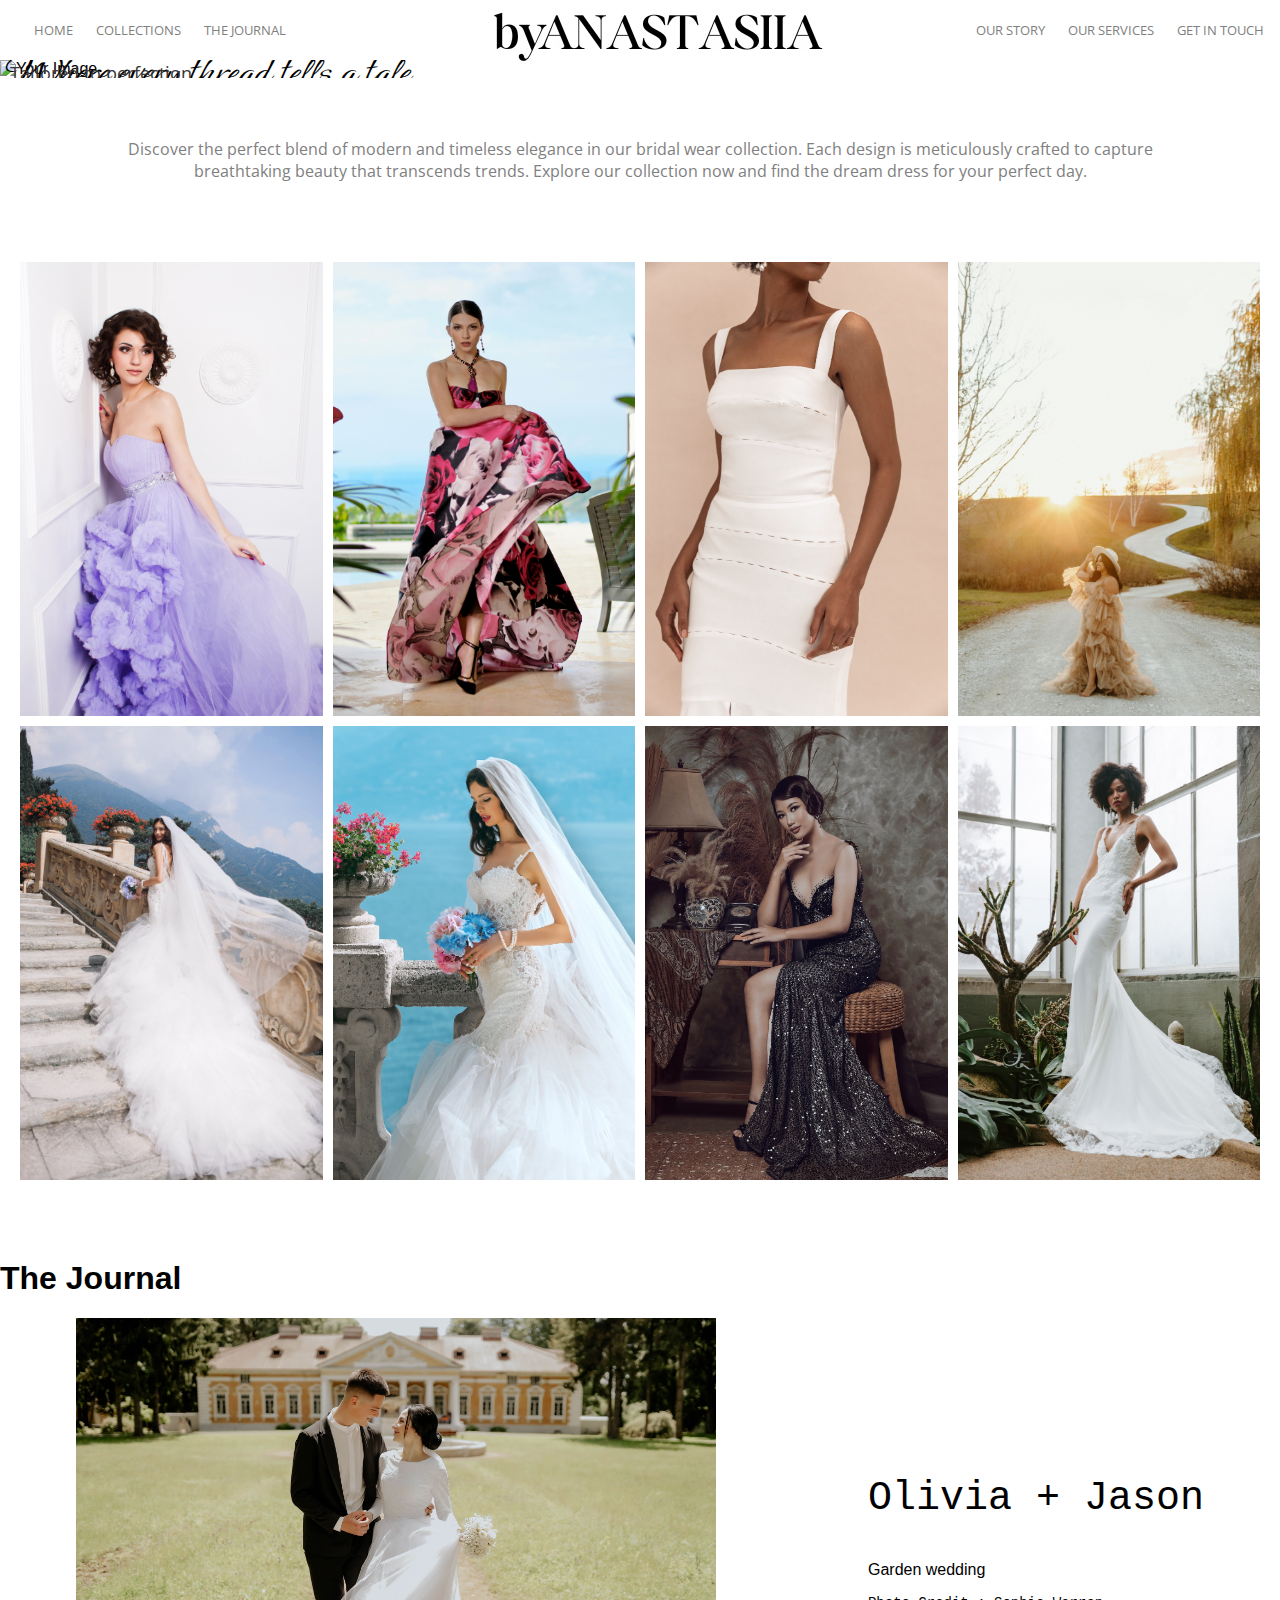
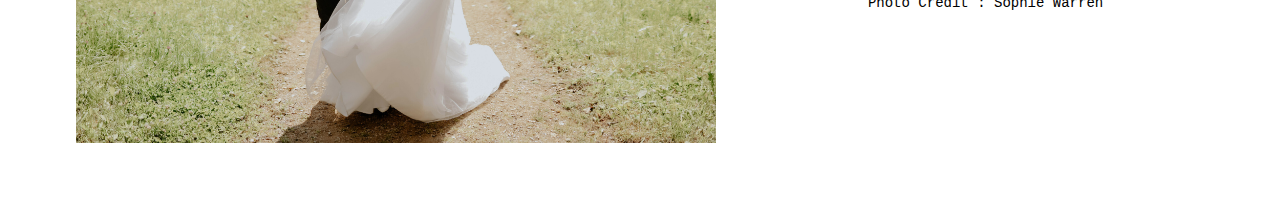
==== index.html @ be5f8ae4 "initial" ====
<!DOCTYPE html>
<html lang="en">
<head>
    <meta charset="UTF-8">
    <meta name="viewport" content="width=device-width, initial-scale=1.0">
    <title>Document</title>
    <link rel="stylesheet" href="styles.css">
    <link rel="preconnect" href="https://fonts.googleapis.com">
    <link rel="preconnect" href="https://fonts.gstatic.com" crossorigin>
    <link href="https://fonts.googleapis.com/css2?family=Ephesis&display=swap" rel="stylesheet">
    <link rel="preconnect" href="https://fonts.googleapis.com">
    <link rel="preconnect" href="https://fonts.gstatic.com" crossorigin>
    <link href="https://fonts.googleapis.com/css2?family=Julius+Sans+One&display=swap" rel="stylesheet">  
    <link rel="preconnect" href="https://fonts.googleapis.com">
    <link rel="preconnect" href="https://fonts.gstatic.com" crossorigin>
    <link href="https://fonts.googleapis.com/css2?family=Open+Sans&display=swap" rel="stylesheet"> 
</head>
<body>
    <div class="burger-container" onclick="toggleNav()">
        <div class="burger"></div>
        <div class="burger"></div>
        <div class="burger"></div>
    </div>
    <nav class="navbar">
        <div class="navbar-row" id="navbarburger">
            <div class="navbar-section" id="navbar-start">
                <a href="#home">Home</a>
                <a href="collections1.html">Collections</a>
                <a href="#journal">The Journal</a>
            </div>
            <div class="navbar-section">
                <img src="images/IMG_8164.jpg" alt="Your Image">
            </div>
            <div class="navbar-section" id="navbar-end">
                <a href="#story">Our Story</a>
                <a href="#services">Our services</a>
                <a href="contactme.html">Get in touch</a>
            </div>
        </div>
    </nav>
    <div class="image-container">
        <img src="images/img_front.jpg" alt="Your Image">
        <p class ="image-caption">Where every thread tells a tale</p>
        <p class ="image-caption2">Tailored to perfection</p>
    </div>
    <div class="page2">
        <p>Discover the perfect blend of modern and timeless elegance in our bridal wear collection. Each design is meticulously crafted to capture breathtaking beauty that transcends trends. Explore our collection now and find the dream dress for your perfect day.</p>
    </div>
    <div class="collage-container">
        <img class="collage-item" src="images/2nd page/pic1.jpg" alt="Image 1">
        <img class="collage-item" src="images/2nd page/pic2.jpg" alt="Image 2">
        <img class="collage-item" src="images/2nd page/pic3.jpg" alt="Image 3">
        <img class="collage-item" src="images/2nd page/pic4.jpg" alt="Image 4">
        <img class="collage-item" src="images/2nd page/pic5.jpg" alt="Image 5">
        <img class="collage-item" src="images/2nd page/pic6.jpg" alt="Image 6">
        <img class="collage-item" src="images/2nd page/pic7.jpg" alt="Image 7">
        <img class="collage-item" src="images/2nd page/pic8.jpg" alt="Image 8">
    </div>
    <div class="theJournal">
        <h1>The Journal</h1>
        <div class="page3">
                <img src="images/img_4937.jpeg" alt="picture">
                <div>
                    <p class="journalName">Olivia + Jason</p>
                    <p>Garden wedding</p>
                    <p class="journalPhotocredit">Photo Credit : Sophie Warren</p>
                </div>
        </div>
    </div>
    <script src="script.js"></script>
</body>
</html>
---- styles.css ----
body {
    margin: 0;
    padding: 0;
    font-family: Arial, sans-serif;
}

.burger-container {
    display: none; /* Initially hide on larger screens */
    cursor: pointer;
}

.burger {
    width: 30px;
    height: 3px;
    background-color: #333;
    margin: 6px 0;
    transition: 0.4s;
}

#brandname {
    font-family: 'Segoe UI', Tahoma, Geneva, Verdana, sans-serif;
}

.navbar {
    background-color: white(51, 51, 51, 0.7); 
    font-family: 'Open Sans', sans-serif;
    text-transform: uppercase;
}

.navbar-section {
    flex: 1; 
    text-align: center;
    font-size: 13px;
}

.navbar-row {
    display: flex;
    justify-content: space-around;
    align-items: center;
    height: 60px; 
}

.navbar a {
    color: grey;
    text-decoration: none;
    padding: 10px;
}

.navbar a:hover {
    color: black;
    text-decoration: underline;
}

@media only screen and (max-width: 768px) {
    .burger-container {
        display: block; /* Show on smaller screens */
    }

    .navbar {
        display: none; /* Hide on smaller screens initially */
        flex-direction: column;
        text-align: center;
    }

    .navbar a {
        margin: 10px 0;
    }

    .change .burger:nth-child(1) {
        transform: rotate(-45deg) translate(-5px, 6px);
    }

    .change .burger:nth-child(2) {
        opacity: 0;
    }

    .change .burger:nth-child(3) {
        transform: rotate(45deg) translate(-5px, -6px);
    }
}

.image-container {
    position: relative;
    max-width: 100%;
    overflow: hidden;
}

.image-caption {
    position: absolute;
    bottom: 35%;
    font-family: 'Ephesis', cursive;
    font-size: 44px;
    width: 100%;
    text-align: center;
    color: black;
    padding: 10px;
    margin: 0;
    transform: translateY(50%);
    text-align: left;
}

.image-caption2 {
    position: absolute;
    bottom: 30%;
    font-family: 'Open Sans', sans-serif;
    font-size: 18px;
    width: 100%;
    text-align: center;
    color: rgb(56, 53, 53);
    padding: 10px;
    margin: 0;
    transform: translateY(50%); 
    text-align: left;
}

.image-container img {
    width: 100%;
    height: auto;
    display: block;
}

#navbar-start {
    flex: 0.5; 
    text-align: center;
}

#navbar-end {
    flex: 0.5; 
    text-align: center;
}

.collage-container {
    display: grid;
    grid-template-columns: repeat(4, 1fr); 
    gap: 10px;
    padding: 20px;
}

.collage-item {
    width: 100%;
    height: 100%;
    object-fit: cover;
}

.page2 {
    margin-top:60px;
    margin-bottom:60px;
    font-family: 'Open Sans', sans-serif;
    color: grey;
    margin-left:80px;
    margin-right:80px;
    text-align: center;
}

.page3 {
    display: flex;
    justify-content: space-around;
    align-items: center;
}

.page3 img {
    width: 50%;
    height: auto;
}

.theJournal {
    margin-top:60px;
    margin-bottom:60px;
}

.journalName {
    font-family: 'Courier New', Courier, monospace;
    font-size: 40px;
}

.journalPhotocredit {
    font-family: 'Courier New', Courier, monospace;
    font-size: 14px;
}

/*contactme styles*/

.contact-us-container {
    display: flex;
    justify-content: space-around;
    align-items: center;
}

/*collections styles*/
.product-img {
    width: 50%;
    height: 50%;
    border: 2px solid #ddd; /* Add a border for better visibility */
    border-radius: 8px; /* Add some border-radius for a rounded look */
    margin-bottom: 10px; /* Add margin for spacing */
    margin-top: 20px; /* Add margin for spacing */
}

.dress-name {
    font-family: 'Open Sans', sans-serif;
    font-size: 30px;
}

.add-to-cart-btn {
    background-color: #4caf50;
    color: white;
    padding: 10px 15px;
    border: none;
    border-radius: 5px;
    cursor: pointer;
}

/*collections1 styles*/
.collection1-container {
    position: relative;
    display: inline-block;
    display: grid;
    grid-template-columns: repeat(4, 1fr);
    gap: 10px;
    padding: 20px;
}

.overlay-button {
    position: absolute;
    top: 50%;
    left: 50%;
    transform: translate(-50%, -50%);
    padding: 10px 20px;
    background-color: rgba(255, 255, 255, 0.4);
    color: black;
    border: none;
    border-radius: 5px;
    cursor: pointer;
}

.hidden-paragraphs {
    display: none;
    margin-top: 20px;
    text-align: center;
    color: white;
}

.img1-container {
    position: relative;
    display: inline-block;
    margin: 20px; 
}

.overlay-button a:hover {
    color: black;
    text-decoration: underline;
}
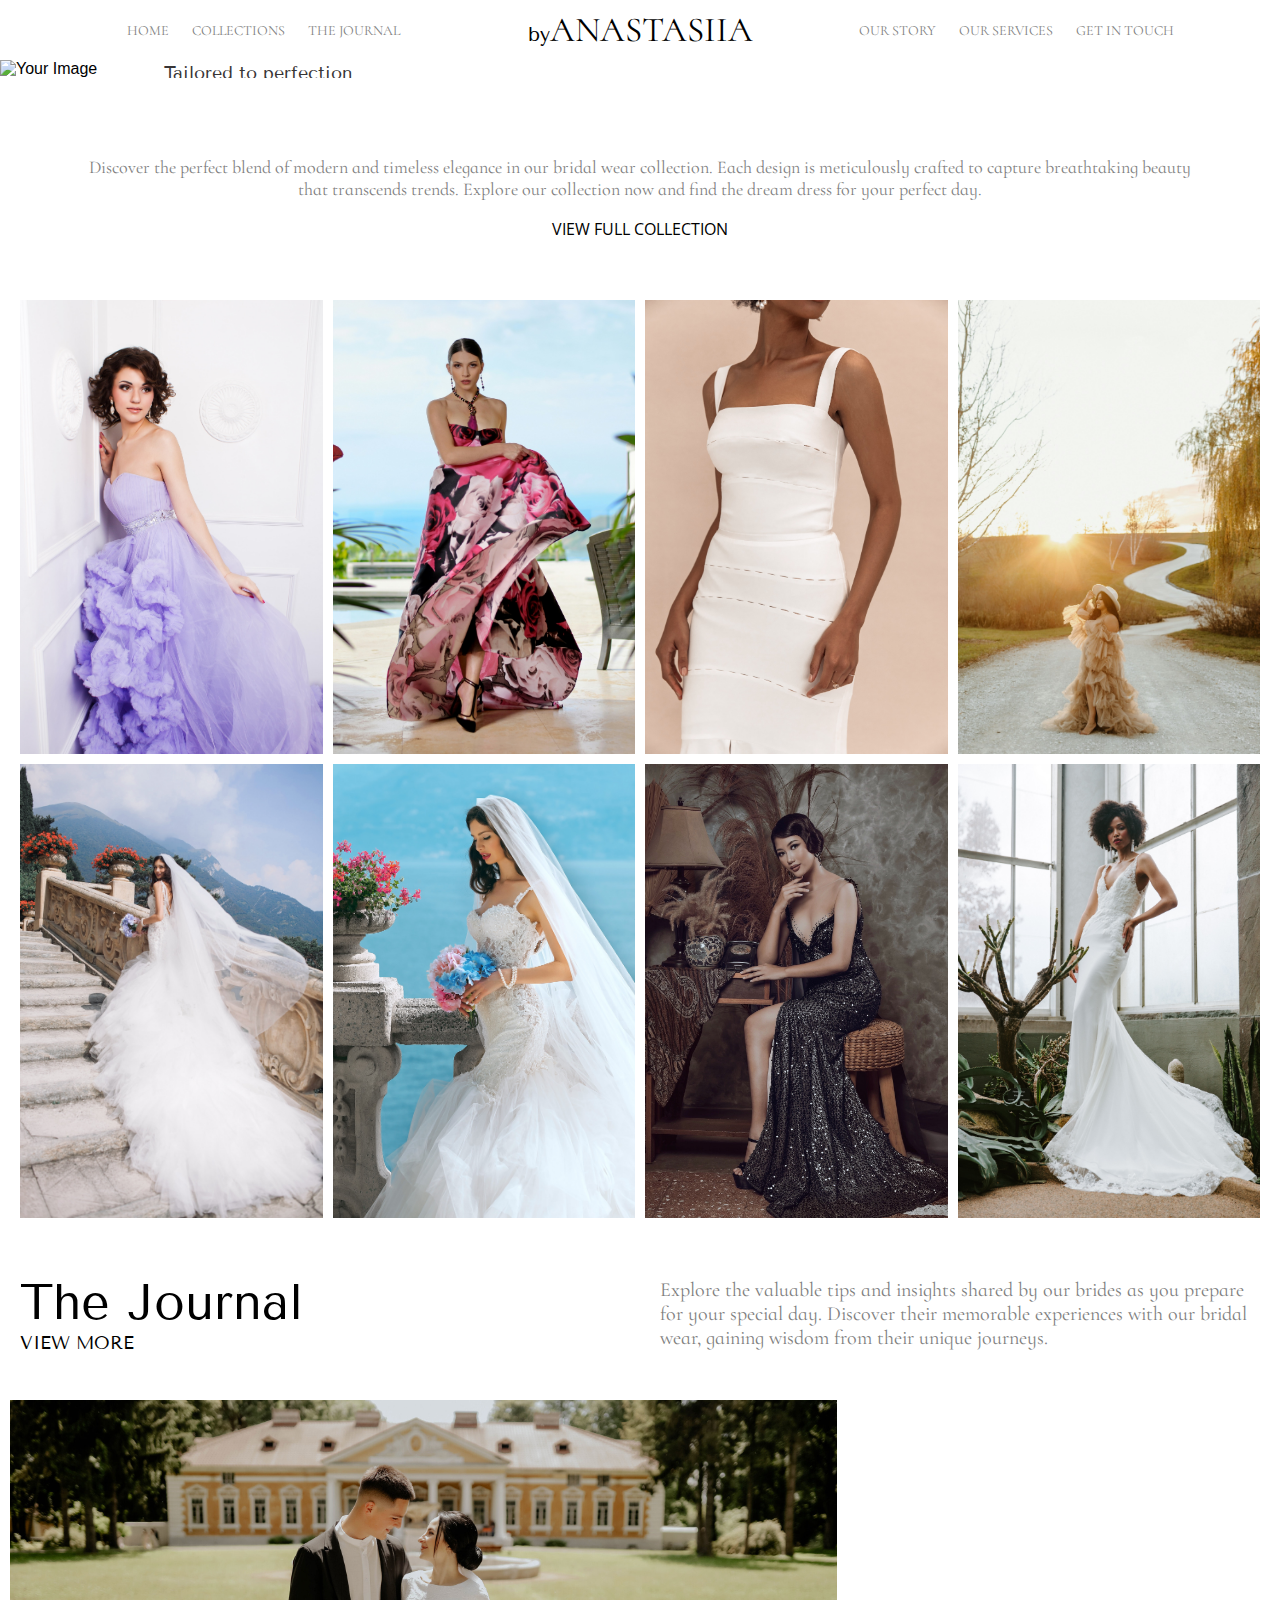
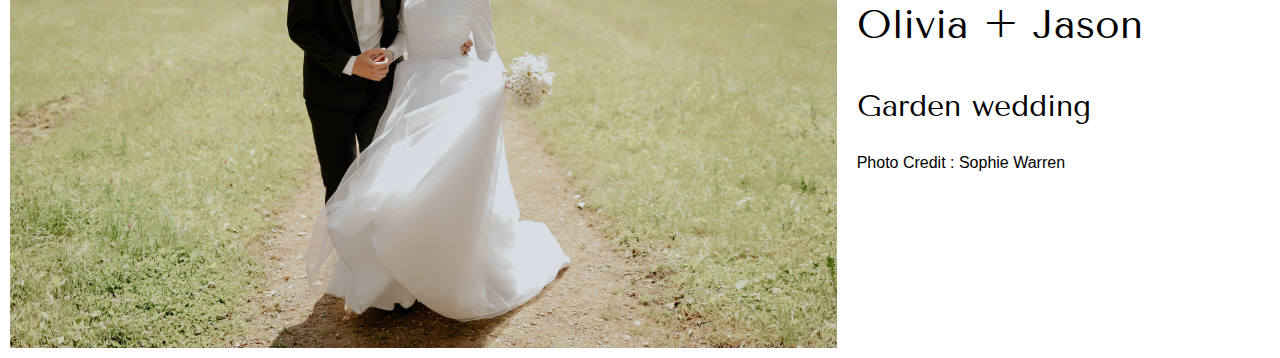
==== commit d7ecf324: "styles changes" ====
--- a/index.html
+++ b/index.html
@@ -14,6 +14,17 @@
     <link rel="preconnect" href="https://fonts.googleapis.com">
     <link rel="preconnect" href="https://fonts.gstatic.com" crossorigin>
     <link href="https://fonts.googleapis.com/css2?family=Open+Sans&display=swap" rel="stylesheet"> 
+    <link rel="preconnect" href="https://fonts.http://127.0.0.1:5500/images/img_front.jpggoogleapis.com">
+    <link rel="preconnect" href="https://fonts.gstatic.com" crossorigin>
+    <link href="https://fonts.googleapis.com/css2?family=Tenor+Sans&display=swap" rel="stylesheet">
+    <link rel="preconnect" href="https://fonts.googleapis.com">
+    <link rel="preconnect" href="https://fonts.gstatic.com" crossorigin>
+    <link href="https://fonts.googleapis.com/css2?family=Cormorant+Infant:ital@1&display=swap" rel="stylesheet">
+    <link rel="preconnect" href="https://fonts.googleapis.com">
+    <link rel="preconnect" href="https://fonts.gstatic.com" crossorigin>
+    <link href="https://fonts.googleapis.com/css2?family=Cormorant+SC:wght@500&display=swap" rel="stylesheet">
+
+
 </head>
 <body>
     <div class="burger-container" onclick="toggleNav()">
@@ -22,49 +33,63 @@
         <div class="burger"></div>
     </div>
     <nav class="navbar">
-        <div class="navbar-row" id="navbarburger">
-            <div class="navbar-section" id="navbar-start">
-                <a href="#home">Home</a>
-                <a href="collections1.html">Collections</a>
-                <a href="#journal">The Journal</a>
-            </div>
-            <div class="navbar-section">
-                <img src="images/IMG_8164.jpg" alt="Your Image">
-            </div>
-            <div class="navbar-section" id="navbar-end">
-                <a href="#story">Our Story</a>
-                <a href="#services">Our services</a>
-                <a href="contactme.html">Get in touch</a>
-            </div>
+        <div class="navbar-section" id="navbar-start">
+            <a href="index.html">Home</a>
+            <a href="collections1.html">Collections</a>
+            <a href="thejournal.html">The Journal</a>
+        </div>
+        <div class="navbar-sectionlogo" id="navbar-logo">
+            <p class="by-sectionlogo">by</p>
+            <p class="name-sectionlogo">Anastasiia</p>
+        </div>
+        <div class="navbar-section" id="navbar-end">
+            <a href="ourstory.html">Our Story</a>
+            <a href="#services">Our services</a>
+            <a href="contactme.html">Get in touch</a>
         </div>
     </nav>
-    <div class="image-container">
+    <div class="main-body">
+        <div class="image-container">
         <img src="images/img_front.jpg" alt="Your Image">
         <p class ="image-caption">Where every thread tells a tale</p>
         <p class ="image-caption2">Tailored to perfection</p>
-    </div>
-    <div class="page2">
-        <p>Discover the perfect blend of modern and timeless elegance in our bridal wear collection. Each design is meticulously crafted to capture breathtaking beauty that transcends trends. Explore our collection now and find the dream dress for your perfect day.</p>
-    </div>
-    <div class="collage-container">
-        <img class="collage-item" src="images/2nd page/pic1.jpg" alt="Image 1">
-        <img class="collage-item" src="images/2nd page/pic2.jpg" alt="Image 2">
-        <img class="collage-item" src="images/2nd page/pic3.jpg" alt="Image 3">
-        <img class="collage-item" src="images/2nd page/pic4.jpg" alt="Image 4">
-        <img class="collage-item" src="images/2nd page/pic5.jpg" alt="Image 5">
-        <img class="collage-item" src="images/2nd page/pic6.jpg" alt="Image 6">
-        <img class="collage-item" src="images/2nd page/pic7.jpg" alt="Image 7">
-        <img class="collage-item" src="images/2nd page/pic8.jpg" alt="Image 8">
-    </div>
-    <div class="theJournal">
-        <h1>The Journal</h1>
-        <div class="page3">
-                <img src="images/img_4937.jpeg" alt="picture">
-                <div>
-                    <p class="journalName">Olivia + Jason</p>
-                    <p>Garden wedding</p>
-                    <p class="journalPhotocredit">Photo Credit : Sophie Warren</p>
+        </div>
+        <div class="page2">
+            <p>Discover the perfect blend of modern and timeless elegance in our bridal wear collection. Each design is meticulously crafted to capture breathtaking beauty that transcends trends. Explore our collection now and find the dream dress for your perfect day.</p>
+        </div>
+        <div class=view-collection>
+            <a href="collections1.html" >View  full collection</a>
+        </div>
+        <div class="collage-container">
+            <img class="collage-item" src="images/2nd page/pic1.jpg" alt="Image 1">
+            <img class="collage-item" src="images/2nd page/pic2.jpg" alt="Image 2">
+            <img class="collage-item" src="images/2nd page/pic3.jpg" alt="Image 3">
+            <img class="collage-item" src="images/2nd page/pic4.jpg" alt="Image 4">
+            <img class="collage-item" src="images/2nd page/pic5.jpg" alt="Image 5">
+            <img class="collage-item" src="images/2nd page/pic6.jpg" alt="Image 6">
+            <img class="collage-item" src="images/2nd page/pic7.jpg" alt="Image 7">
+            <img class="collage-item" src="images/2nd page/pic8.jpg" alt="Image 8">
+        </div>
+        <div class="main-theJournal-container">
+            <div class="main-theJournal-header">
+                <div class="theJournal-header1st">
+                        <p>The Journal</p>
+                        <a href="thejournal.html" >View more</a>
                 </div>
+                <div class="thejournal-caption">
+                    <p>Explore the valuable tips and insights shared by our brides as you prepare for your special day. Discover their memorable experiences with our bridal wear, gaining wisdom from their unique journeys.</p>
+                </div>
+            </div>
+            <div class="main-theJournal-content">
+                    <div>
+                        <img src="images/img_4937.jpeg" alt="picture">
+                    </div>
+                    <div>
+                        <p class="journalName">Olivia + Jason</p>
+                        <p class="journal-place">Garden wedding</p>
+                        <p class="journalPhotocredit">Photo Credit : Sophie Warren</p>
+                    </div>
+            </div>
         </div>
     </div>
     <script src="script.js"></script>
--- a/styles.css
+++ b/styles.css
@@ -4,8 +4,14 @@
     font-family: Arial, sans-serif;
 }
 
+.main-body {
+    display: flex;
+    flex-direction: column;
+    justify-content: center;
+}
+
 .burger-container {
-    display: none; /* Initially hide on larger screens */
+    display: none; 
     cursor: pointer;
 }
 
@@ -25,19 +31,41 @@
     background-color: white(51, 51, 51, 0.7); 
     font-family: 'Open Sans', sans-serif;
     text-transform: uppercase;
-}
-
-.navbar-section {
-    flex: 1; 
-    text-align: center;
-    font-size: 13px;
-}
-
-.navbar-row {
-    display: flex;
+    display: flex;
+    height: 60px; 
     justify-content: space-around;
     align-items: center;
-    height: 60px; 
+}
+
+.navbar-section {
+    font-size: 14px;
+    font-family: 'Cormorant SC', serif;
+}
+
+/* #navbar-start {
+    margin-right: 15%;
+}
+
+#navbar-end {
+    margin-left: 15%;
+}
+ */
+.navbar-sectionlogo {
+    display: flex;
+    font-family: 'Cormorant SC', serif;   
+}
+
+.by-sectionlogo {
+    text-transform: lowercase;
+    font-family: 'Tenor Sans', sans-serif;
+    font-size: 20px;
+    margin-top: 48px;
+}
+
+.name-sectionlogo {
+    display: flex;
+    font-size: 35px;
+    font-family: 'Cormorant SC', serif;   
 }
 
 .navbar a {
@@ -53,21 +81,55 @@
 
 @media only screen and (max-width: 768px) {
     .burger-container {
-        display: block; /* Show on smaller screens */
+        display: block; 
+        top: 40px;
+        bottom: 20px;
+        margin-left: 15px;
     }
 
     .navbar {
-        display: none; /* Hide on smaller screens initially */
+        position: absolute;
+        left: -100%;
+        top: 2rem;
         flex-direction: column;
+        background-color: #fff;
+        width: 100%;
+        border-radius: 10px;
         text-align: center;
-    }
-
-    .navbar a {
-        margin: 10px 0;
-    }
+        transition: 0.3s;
+        box-shadow: 0 10px 27px rgba(0, 0, 0, 0.05);
+        width: 100%;
+        grid-row-gap: 25px;
+        padding: 0;
+        height: auto;
+        z-index: 1;
+    }
+
+    #navbar-logo {
+        display: none;
+    }
+
+    .navbar-section {
+        display: flex;
+        flex-direction: column;
+    }
+
+    .navbar.active {
+        left: 0;
+        padding: 14px 22px;
+    }
+
+    .navbar-row {
+        display: flex;
+        flex-direction: column;
+    }
+
+    .main-body {
+        justify-content: center;
+      }
 
     .change .burger:nth-child(1) {
-        transform: rotate(-45deg) translate(-5px, 6px);
+        transform: rotate(-45deg) translate(-6px, 6px);
     }
 
     .change .burger:nth-child(2) {
@@ -75,7 +137,7 @@
     }
 
     .change .burger:nth-child(3) {
-        transform: rotate(45deg) translate(-5px, -6px);
+        transform: rotate(45deg) translate(-6px, -6px);
     }
 }
 
@@ -87,28 +149,29 @@
 
 .image-caption {
     position: absolute;
-    bottom: 35%;
+    bottom: 28%;
     font-family: 'Ephesis', cursive;
     font-size: 44px;
     width: 100%;
     text-align: center;
     color: black;
     padding: 10px;
-    margin: 0;
+    margin-left: 10%;
     transform: translateY(50%);
     text-align: left;
 }
 
 .image-caption2 {
     position: absolute;
-    bottom: 30%;
-    font-family: 'Open Sans', sans-serif;
+    bottom: 28%;
+    font-family: 'Tenor Sans', sans-serif;
     font-size: 18px;
     width: 100%;
     text-align: center;
     color: rgb(56, 53, 53);
     padding: 10px;
     margin: 0;
+    margin-left: 12%;
     transform: translateY(50%); 
     text-align: left;
 }
@@ -144,70 +207,147 @@
 
 .page2 {
     margin-top:60px;
-    margin-bottom:60px;
-    font-family: 'Open Sans', sans-serif;
+    font-family: 'Cormorant Infant', serif;
     color: grey;
     margin-left:80px;
     margin-right:80px;
     text-align: center;
-}
-
-.page3 {
+    font-size: 18px;
+}
+
+.view-collection {
+    margin-top:0px;
+    margin-bottom:40px;
+    text-align: center;
+    margin-left:80px;
+    margin-right:80px;
+    text-transform: uppercase;
+    color: black;
+    font-family: 'Open Sans', sans-serif;
+}
+
+.view-collection a:hover {
+    color: black;
+    text-decoration: underline;
+}
+
+.view-collection a {
+    color: black;
+    text-decoration: none;
+    padding: 10px;
+}
+
+/*the journal main page syles*/
+
+.main-theJournal-content {
+    display: flex;
+    align-items: center;
+}
+
+.main-theJournal-content div:first-child {
+    flex: 2; 
+    padding: 10px;
+}
+
+.main-theJournal-content div {
+    flex: 1;
+    padding: 10px; 
+}
+
+.main-theJournal-content img {
+    width: 100%;
+    height: auto;
+    display: block;
+}
+
+.main-theJournal-header {
+    display: flex;
+    text-align: left;
+    align-items: center;
+}
+
+.main-theJournal-header div{
+    flex: 1;
+    padding: 20px; 
+    color: grey;
+}
+
+.theJournal-header1st p{
+    text-align: left;
+    font-family: 'Tenor Sans', sans-serif;
+    font-size: 50px;
+    color: black;
+    margin-block-start: 0;
+    margin-block-end: 0;
+}
+
+.theJournal-header1st a{        
+    text-align: left;
+    font-family: 'Tenor Sans', sans-serif;
+    font-size: 18px;
+    color: black;
+    text-decoration: none;
+    text-transform: uppercase;
+}
+
+.theJournal-header1st a:hover {
+    color: black;
+    text-decoration: underline;
+}
+
+.thejournal-caption {
+    font-family: 'Cormorant Infant', serif;
+    font-size: 20px;
+}
+
+/*contactme styles*/
+
+.contact-us-container {
     display: flex;
     justify-content: space-around;
     align-items: center;
 }
 
-.page3 img {
-    width: 50%;
-    height: auto;
-}
-
-.theJournal {
-    margin-top:60px;
-    margin-bottom:60px;
-}
-
-.journalName {
-    font-family: 'Courier New', Courier, monospace;
-    font-size: 40px;
-}
-
-.journalPhotocredit {
-    font-family: 'Courier New', Courier, monospace;
-    font-size: 14px;
-}
-
-/*contactme styles*/
-
-.contact-us-container {
+/*collections styles*/
+
+#dressDetails {
     display: flex;
     justify-content: space-around;
     align-items: center;
 }
 
-/*collections styles*/
-.product-img {
-    width: 50%;
-    height: 50%;
-    border: 2px solid #ddd; /* Add a border for better visibility */
-    border-radius: 8px; /* Add some border-radius for a rounded look */
-    margin-bottom: 10px; /* Add margin for spacing */
-    margin-top: 20px; /* Add margin for spacing */
+#imgDress, #detailsDress {
+    width: 48%;
+}
+
+#imgDress img {
+    width: 100%;
+    height: auto;
 }
 
 .dress-name {
-    font-family: 'Open Sans', sans-serif;
-    font-size: 30px;
+    font-family: 'Raleway', sans-serif;
+    font-size: 40px;
 }
 
 .add-to-cart-btn {
-    background-color: #4caf50;
-    color: white;
+    background-color: white;
+    color: black;
     padding: 10px 15px;
-    border: none;
+    border: 1px solid black; 
     border-radius: 5px;
     cursor: pointer;
+    margin-top: 5%;
+    width: 100%;
+    font-family: 'Open Sans', sans-serif;
+}
+
+#dressDetails p {
+    font-family: 'Raleway', sans-serif;
+}
+
+.description {
+    color: gray;
 }
 
 /*collections1 styles*/
@@ -226,11 +366,25 @@
     left: 50%;
     transform: translate(-50%, -50%);
     padding: 10px 20px;
-    background-color: rgba(255, 255, 255, 0.4);
+    background-color: rgba(255, 255, 255, 0.6);
     color: black;
     border: none;
     border-radius: 5px;
     cursor: pointer;
+}
+
+.overlay-button p {
+    font-family: 'Tenor Sans', sans-serif;
+    font-size: 18px;
+}
+
+.overlay-button a {
+    font-family: 'Raleway', sans-serif;
+    font-size: 12px;
+    text-transform: uppercase;
+    color: black;
+    text-decoration: none;
+    padding: 10px;
 }
 
 .hidden-paragraphs {
@@ -247,6 +401,116 @@
 }
 
 .overlay-button a:hover {
-    color: black;
+    color: grey;
     text-decoration: underline;
+}
+
+.collection1-imgcontainer {
+    position: relative;
+    max-width: 100%;
+    overflow: hidden;
+}
+
+.collection1-imgcaption {
+    position: absolute;
+    bottom: 70%;
+    font-family: 'Cormorant Infant', serif;
+    font-size: 60px;
+    width: 100%;
+    text-align: center;
+    color: black;
+    margin: 0;
+    transform: translateY(50%);
+    text-align: center;
+}
+
+.collection1-imgcontainer img {
+    width: 100%;
+    height: auto;
+    display: block;
+}
+
+/*contactus styles*/
+
+.contact-us-container {
+    display: flex;
+    justify-content: space-around;
+    align-items: center;
+    margin-top: 5%;
+}
+
+.contactusdiv1, .contactusdiv2 {
+    width: 48%;
+}
+
+iframe {
+    width: 100%;
+}
+
+form {
+    width: 100%;
+    height: auto;
+}
+
+form {
+    background-color: #fff;
+    border-radius: 10px;
+    display: flex;
+    flex-direction: column;
+    max-width: 400px;
+    width: 100%;
+  }
+
+  label {
+    margin-bottom: 8px;
+    margin-top: 5%;
+    margin-left: 2%;
+  }
+
+  input {
+    width: 100%;
+    padding: 8px;
+    margin-bottom: 16px;
+    box-sizing: border-box;
+    border: 2px solid #ccc;
+    border-radius: 0px;
+    color: black;
+    cursor: pointer;
+  }
+
+  input:hover {
+    background-color: none;
+  }
+
+/*thejournal styles*/
+
+.theJournal h1 {
+    font-family: 'Tenor Sans', sans-serif;
+    font-size: 45px;
+    margin-left: 5%;
+
+}
+
+.theJournal {
+    margin-top:60px;
+    margin-bottom:60px;
+}
+
+.journalName {
+    font-family: 'Tenor Sans', sans-serif;
+    font-size: 40px;
+}
+
+.journalPhotocredit {
+    font-family: sans-serif;
+    font-size: 16px;
+}
+
+.journal-place {
+    font-family: 'Tenor Sans', sans-serif;
+    font-size: 30px;
+}
+
+.logo {
+    max-width: 100%;
 }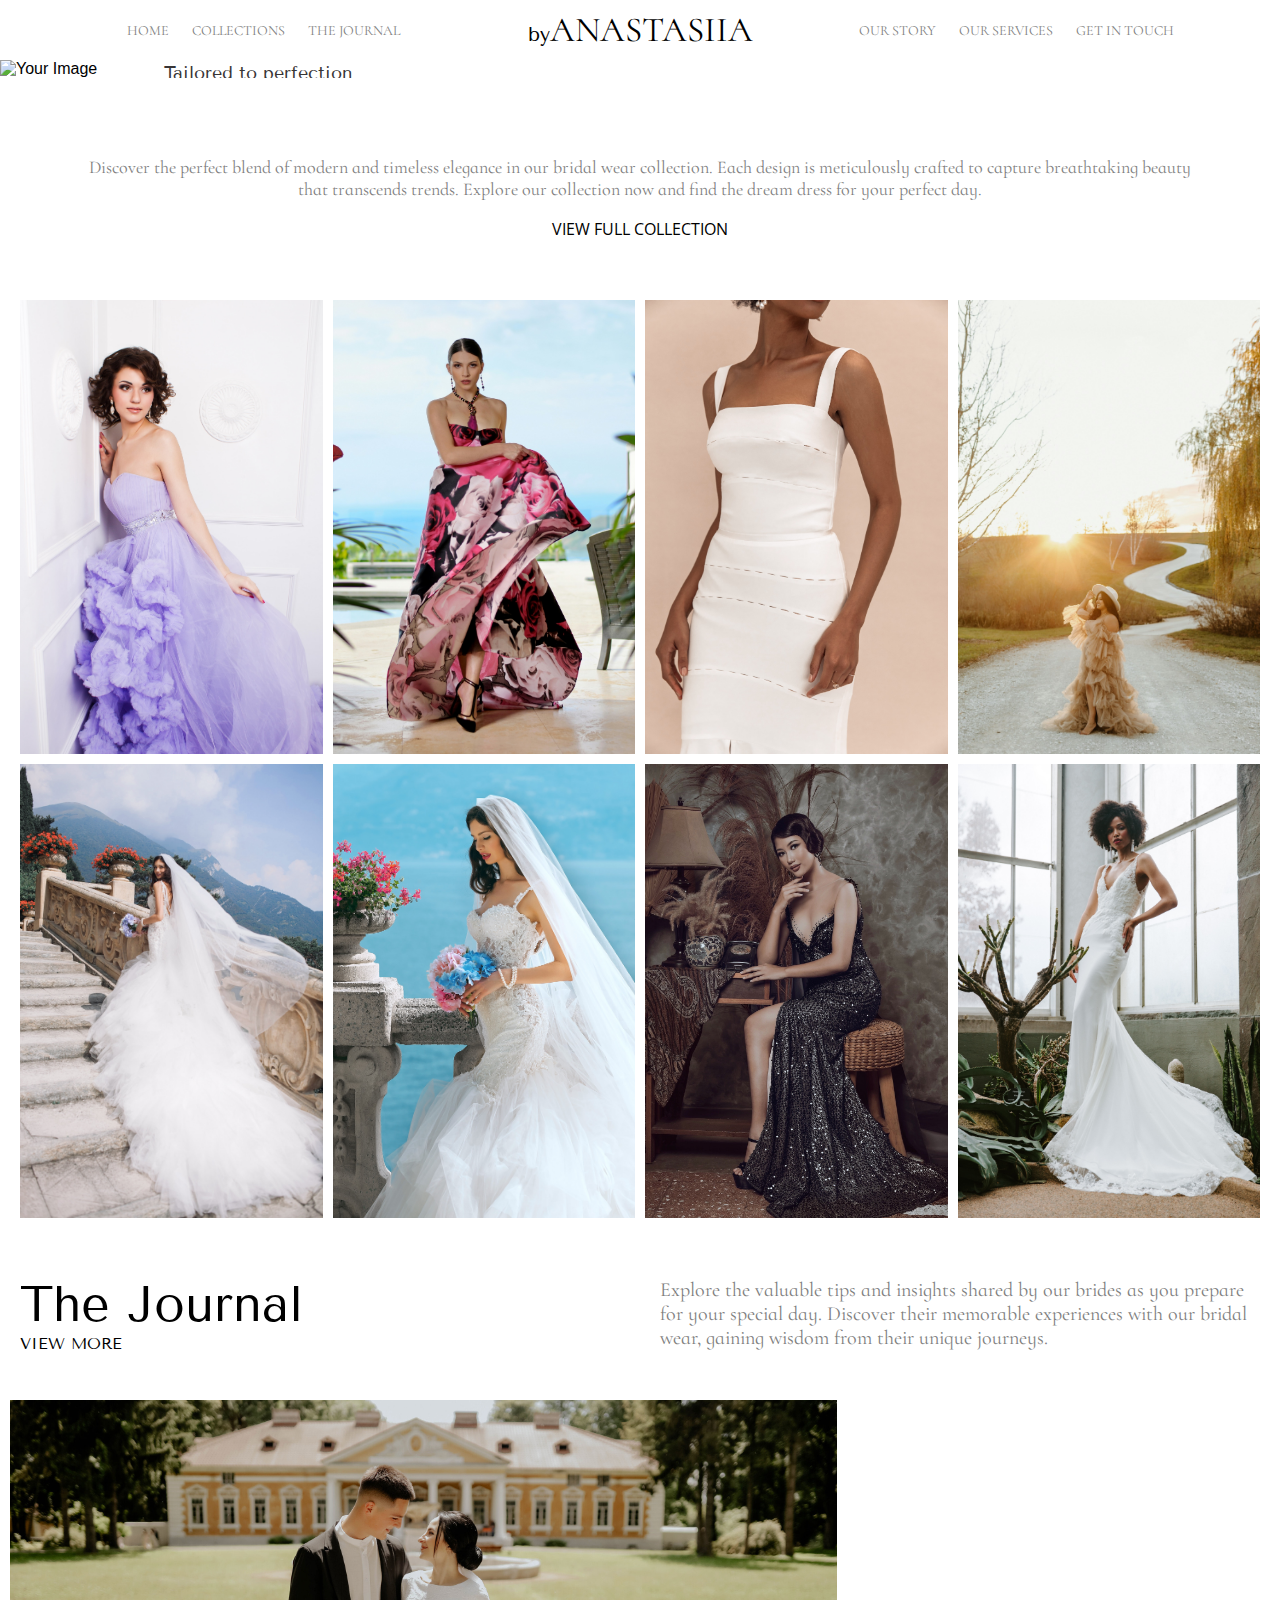
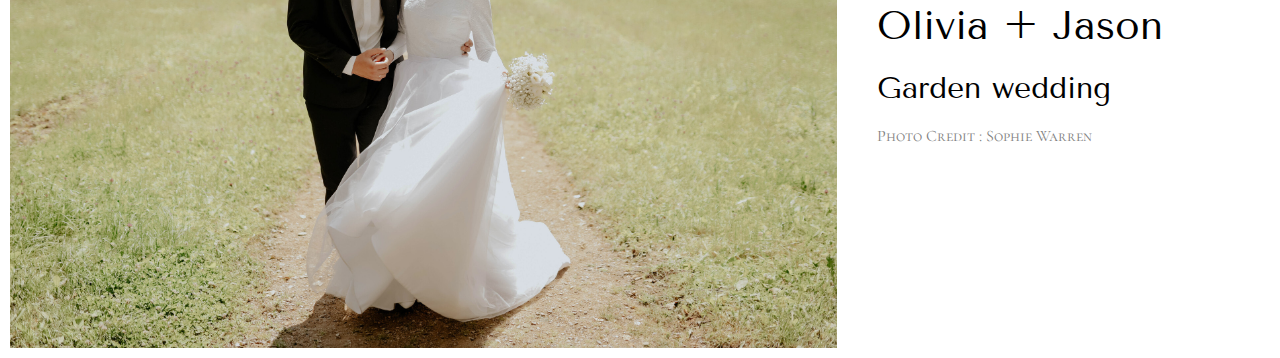
==== commit fb865c24: "ourservice changes" ====
--- a/index.html
+++ b/index.html
@@ -23,8 +23,6 @@
     <link rel="preconnect" href="https://fonts.googleapis.com">
     <link rel="preconnect" href="https://fonts.gstatic.com" crossorigin>
     <link href="https://fonts.googleapis.com/css2?family=Cormorant+SC:wght@500&display=swap" rel="stylesheet">
-
-
 </head>
 <body>
     <div class="burger-container" onclick="toggleNav()">
@@ -44,7 +42,7 @@
         </div>
         <div class="navbar-section" id="navbar-end">
             <a href="ourstory.html">Our Story</a>
-            <a href="#services">Our services</a>
+            <a href="ourservices.html">Our services</a>
             <a href="contactme.html">Get in touch</a>
         </div>
     </nav>
--- a/styles.css
+++ b/styles.css
@@ -42,14 +42,6 @@
     font-family: 'Cormorant SC', serif;
 }
 
-/* #navbar-start {
-    margin-right: 15%;
-}
-
-#navbar-end {
-    margin-left: 15%;
-}
- */
 .navbar-sectionlogo {
     display: flex;
     font-family: 'Cormorant SC', serif;   
@@ -284,7 +276,7 @@
 .theJournal-header1st a{        
     text-align: left;
     font-family: 'Tenor Sans', sans-serif;
-    font-size: 18px;
+    font-size: 16px;
     color: black;
     text-decoration: none;
     text-transform: uppercase;
@@ -328,6 +320,7 @@
 .dress-name {
     font-family: 'Raleway', sans-serif;
     font-size: 40px;
+    margin-bottom: 0%;
 }
 
 .add-to-cart-btn {
@@ -342,12 +335,11 @@
     font-family: 'Open Sans', sans-serif;
 }
 
-#dressDetails p {
-    font-family: 'Raleway', sans-serif;
-}
-
 .description {
     color: gray;
+    font-family: 'Cormorant Infant', serif;
+    font-size: 20px;
+    margin-top: 5%;
 }
 
 /*collections1 styles*/
@@ -442,6 +434,16 @@
 .contactusdiv1, .contactusdiv2 {
     width: 48%;
 }
+.contactusdiv1 h2 {
+    font-family: 'Tenor Sans', sans-serif;
+    font-size: 36px;
+}
+
+.contactusdiv1 p {
+    font-family: 'Cormorant Infant', serif;
+    color: grey;
+    font-size: 20px;
+}
 
 iframe {
     width: 100%;
@@ -484,13 +486,6 @@
 
 /*thejournal styles*/
 
-.theJournal h1 {
-    font-family: 'Tenor Sans', sans-serif;
-    font-size: 45px;
-    margin-left: 5%;
-
-}
-
 .theJournal {
     margin-top:60px;
     margin-bottom:60px;
@@ -502,13 +497,122 @@
 }
 
 .journalPhotocredit {
-    font-family: sans-serif;
+    font-family: 'Cormorant SC', serif;
     font-size: 16px;
+    color: grey;
 }
 
 .journal-place {
     font-family: 'Tenor Sans', sans-serif;
     font-size: 30px;
+}
+
+.thejournal-imgcontainer {
+    position: relative;
+    max-width: 100%;
+    overflow: hidden;
+}
+
+.thejournal-imgcaption {
+    position: absolute;
+    bottom: 60%;
+    font-family: 'Cormorant Infant', serif;
+    font-size: 60px;
+    width: 100%;
+    text-align: center;
+    color: white;
+    margin: 0;
+    transform: translateY(50%);
+    text-align: center;
+}
+
+.thejournal-imgcontainer img {
+    width: 100%;
+    height: auto;
+    display: block;
+}
+
+.main-theJournal-content p {
+    margin: 5%;
+}
+
+.journal-description {
+    font-family: 'Cormorant Infant', serif;
+    font-size: 18px;
+    color: grey;
+}
+
+/*ourstory styles*/
+.page2 h2 {
+    font-family: 'Tenor Sans', sans-serif;
+    color: black;
+}
+
+.ourstory-imgcontainer {
+    position: relative;
+    max-width: 100%;
+    overflow: hidden;
+}
+
+.ourstory-imgcaption {
+    position: absolute;
+    bottom: 70%;
+    font-family: 'Cormorant Infant', serif;
+    font-size: 60px;
+    width: 100%;
+    text-align: center;
+    color: black;
+    transform: translateY(50%);
+    text-align: center;
+}
+
+.ourstory-imgcontainer img {
+    width: 100%;
+    height: auto;
+    display: block;
+}
+
+/*our services styles*/
+
+.ourservices-imgcontainer {
+    position: relative;
+    max-width: 100%;
+    overflow: hidden;
+}
+
+.ourservices-imgcaption {
+    position: absolute;
+    bottom: 87%;
+    font-family: 'Cormorant Infant', serif;
+    font-size: 60px;
+    width: 100%;
+    text-align: center;
+    color: black;
+    transform: translateY(50%);
+    text-align: center;
+}
+
+.ourservices-imgcontainer img {
+    width: 100%;
+    height: auto;
+    display: block;
+}
+
+.ourservices-contentcontainer {
+    display: flex;
+    align-items: center;
+    text-align: center;
+}
+
+.ourservices-contentcontainer div:first-child {
+    flex: 1; 
+    padding: 10px;
+    text-align: center;
+}
+
+.ourservices-contentcontainer div {
+    flex: 1;
+    padding: 10px; 
 }
 
 .logo {
